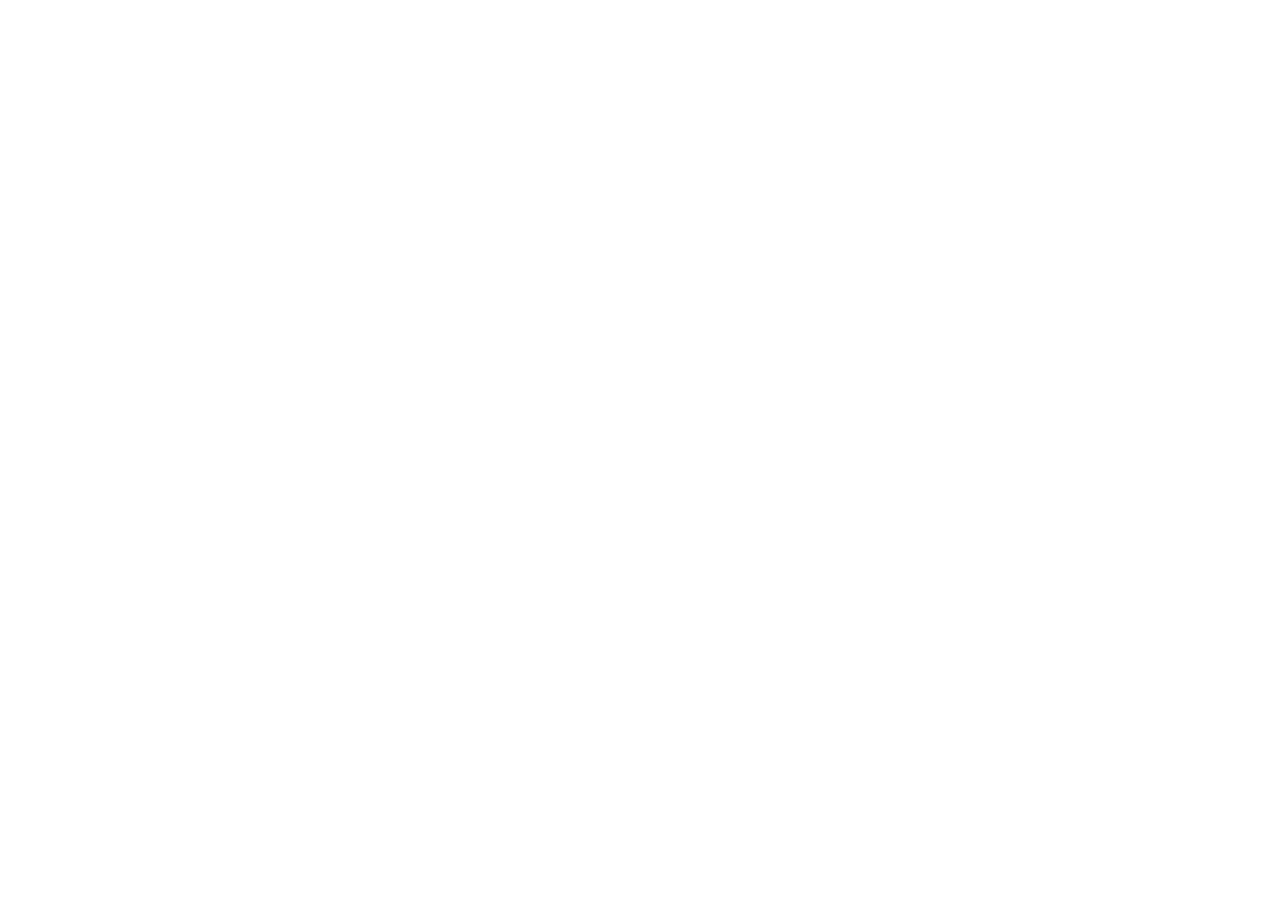
==== landing-page/index.html @ 289ab530 "chore: Rename project folder" ====
<!DOCTYPE html>
<html lang="en">
<head>
    <meta charset="UTF-8">
    <meta name="viewport" content="width=device-width, initial-scale=1.0">
    <title>Loading Page</title>
</head>
<body>
    
</body>
</html>
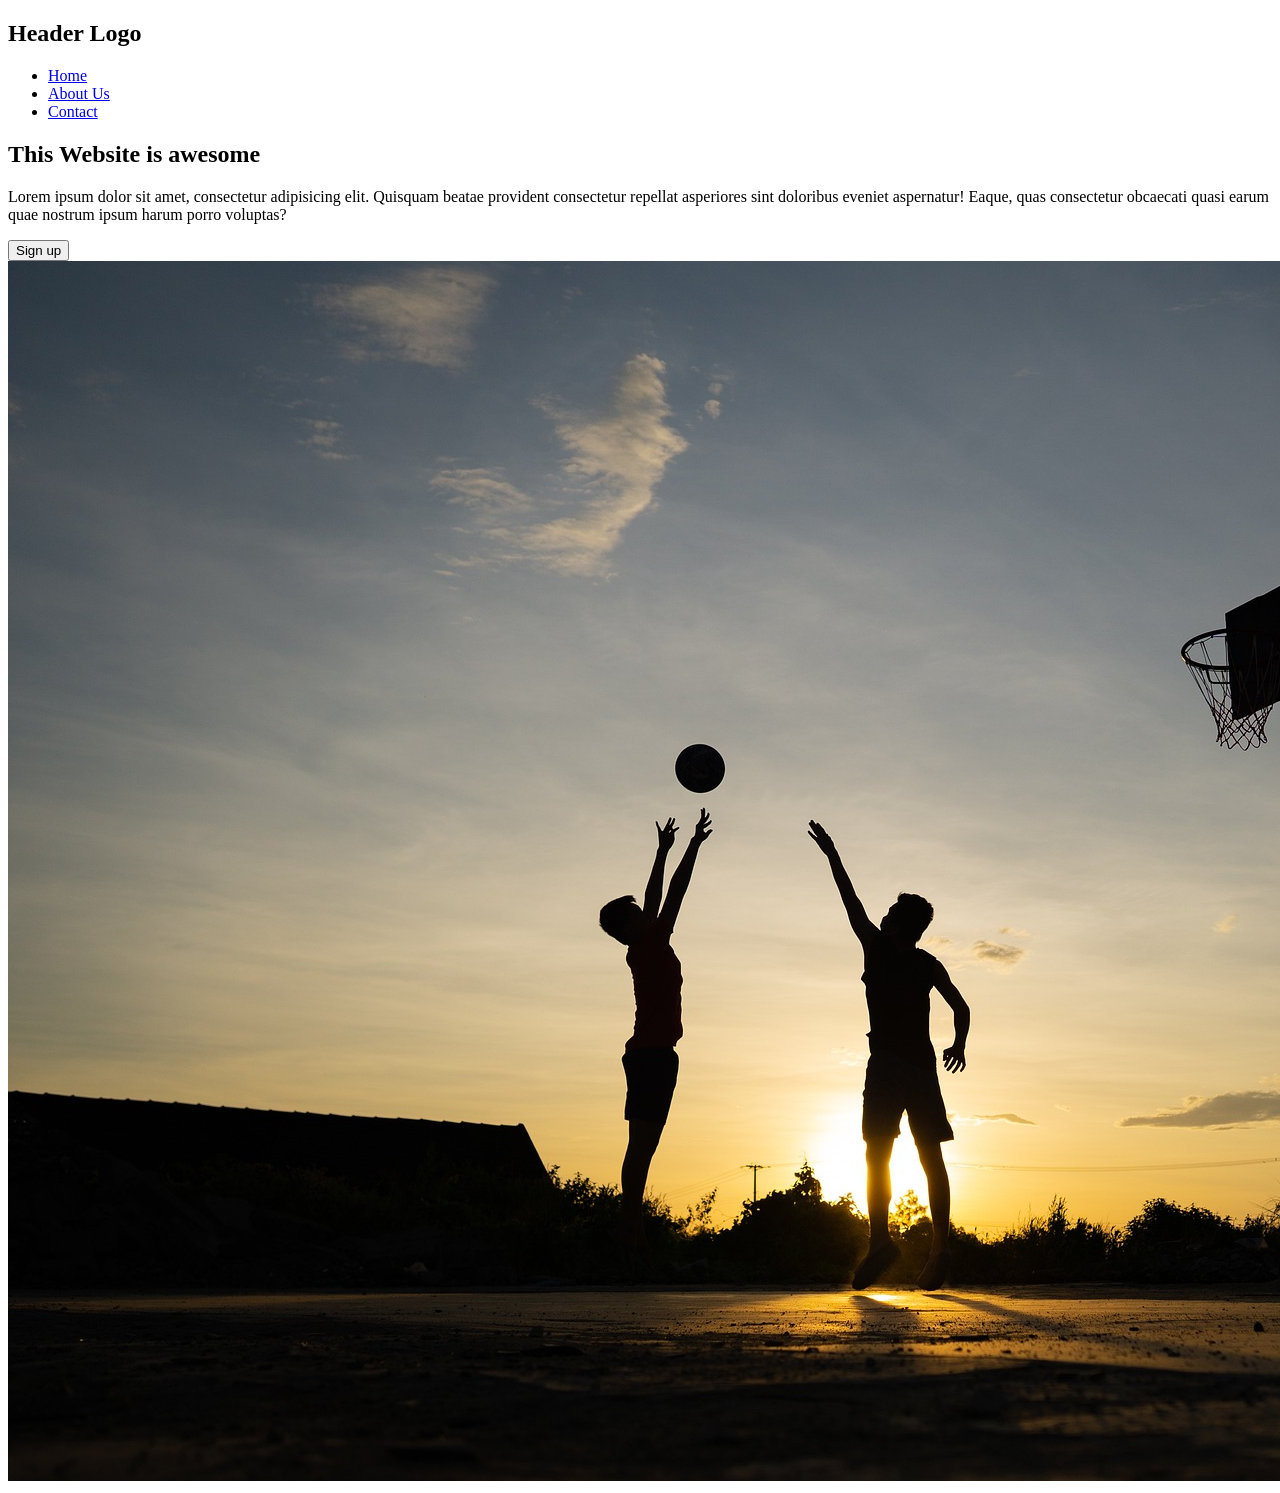
==== commit 62906531: "fea: add navbar and hero section into header" ====
--- a/landing-page/index.html
+++ b/landing-page/index.html
@@ -6,6 +6,35 @@
     <title>Loading Page</title>
 </head>
 <body>
-    
+    <header>
+        <nav>
+            <div class="logo">
+                <h1>Header Logo</h1>
+            </div>
+            <div class="links">
+                <ul>
+                    <li><a href="#">Home</a></li>
+                    <li><a href="#">About Us</a></li>
+                    <li><a href="#">Contact</a></li>
+                </ul>
+            </div>
+        </nav>
+        <div class="hero">
+            <div class="text-hero">
+                <h2>This Website is awesome</h2>
+                <p>Lorem ipsum dolor sit amet, consectetur adipisicing elit. Quisquam beatae provident consectetur repellat asperiores sint doloribus eveniet aspernatur! Eaque, quas consectetur obcaecati quasi earum quae nostrum ipsum harum porro voluptas?</p>
+                <button>Sign up</button>
+            </div>
+            <div class="img-hero">
+                <img src="img/players.jpg" alt="Hero image">
+            </div>
+        </div>
+    </header>
+    <main>
+
+    </main>
+    <footer>
+
+    </footer>
 </body>
 </html>
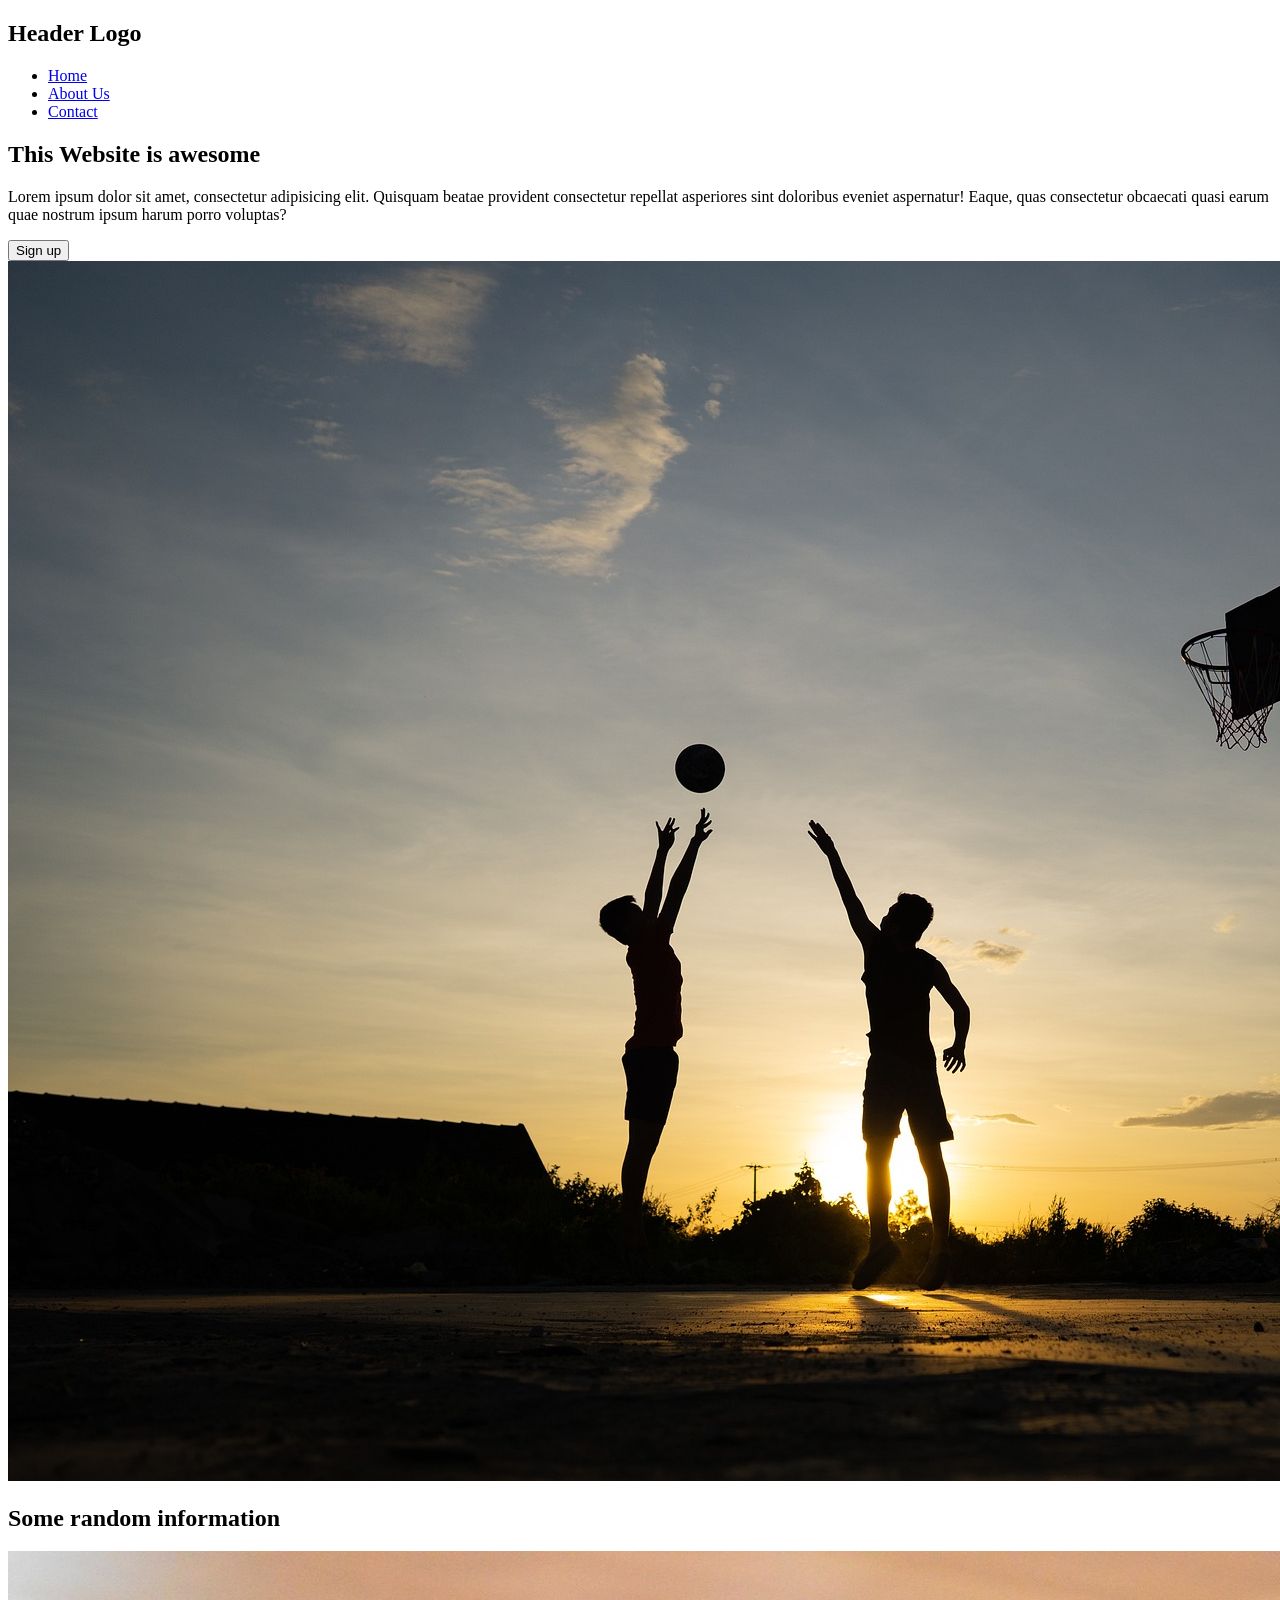
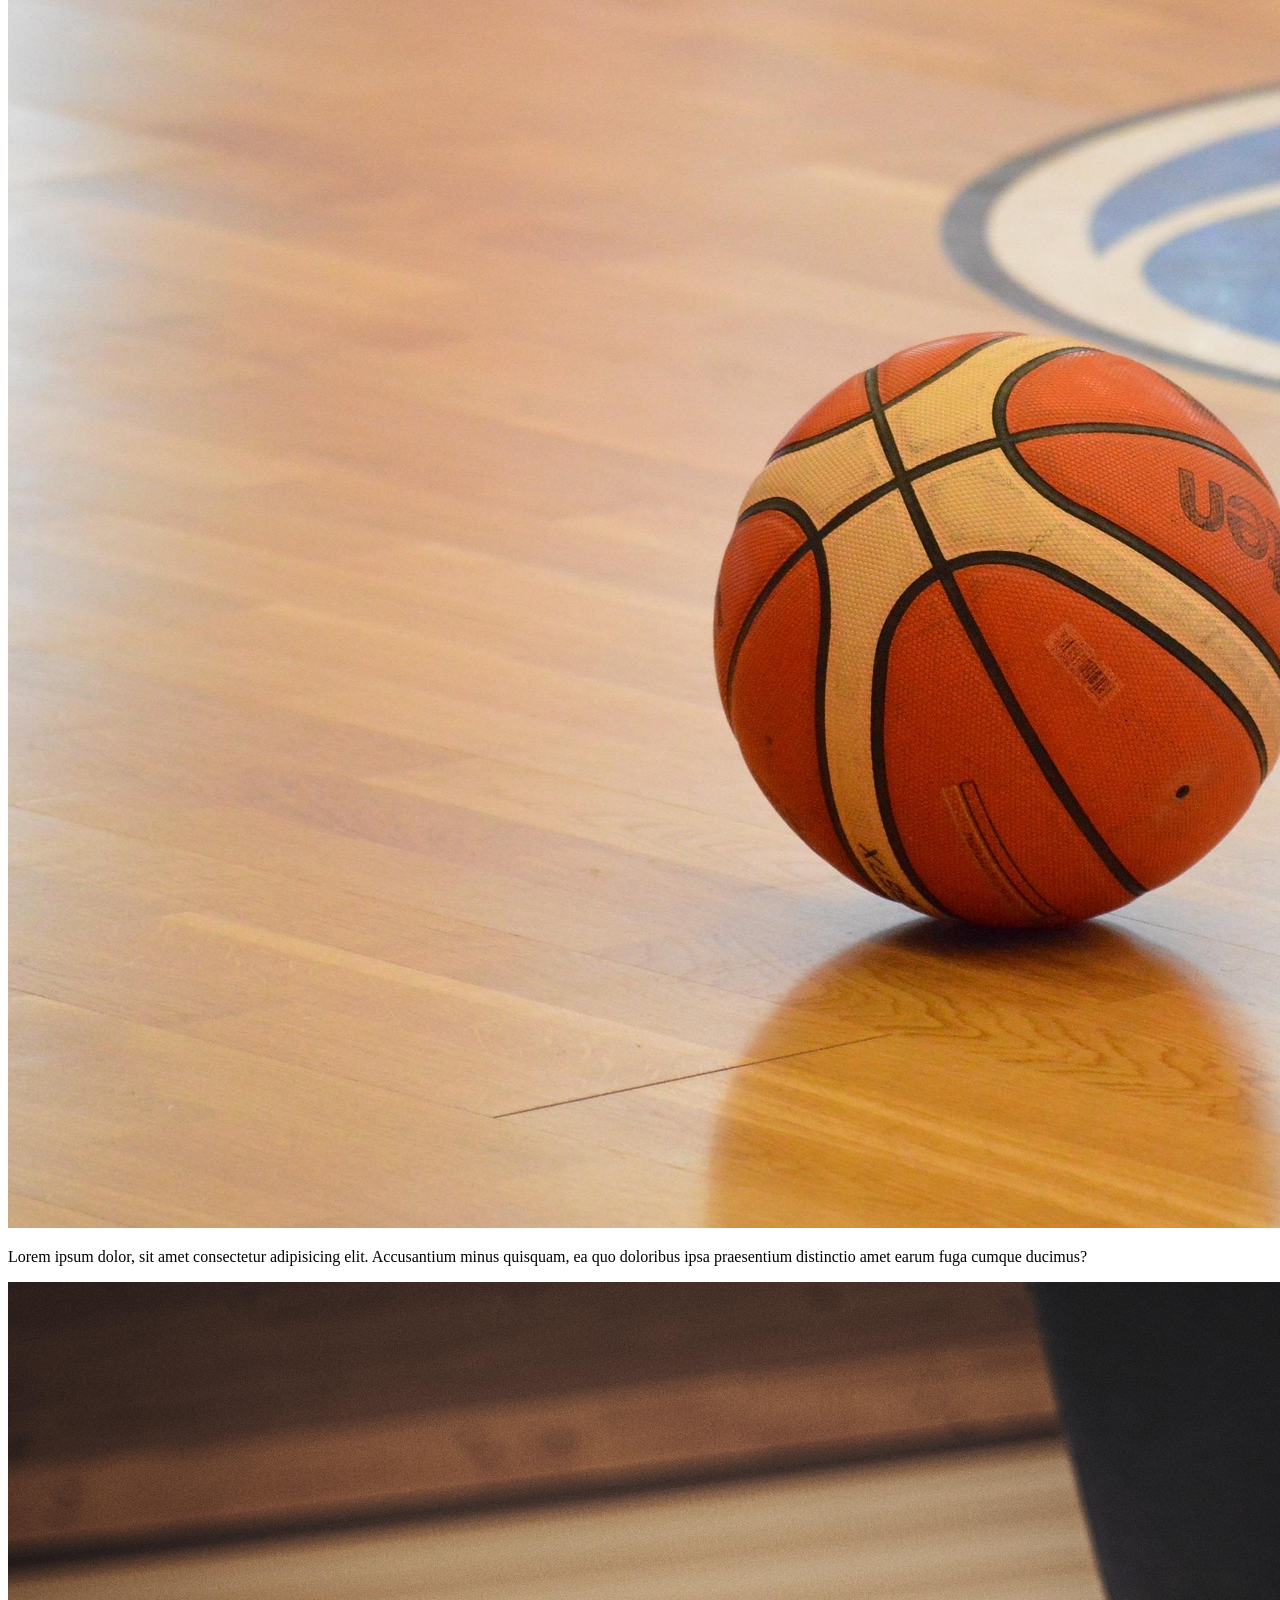
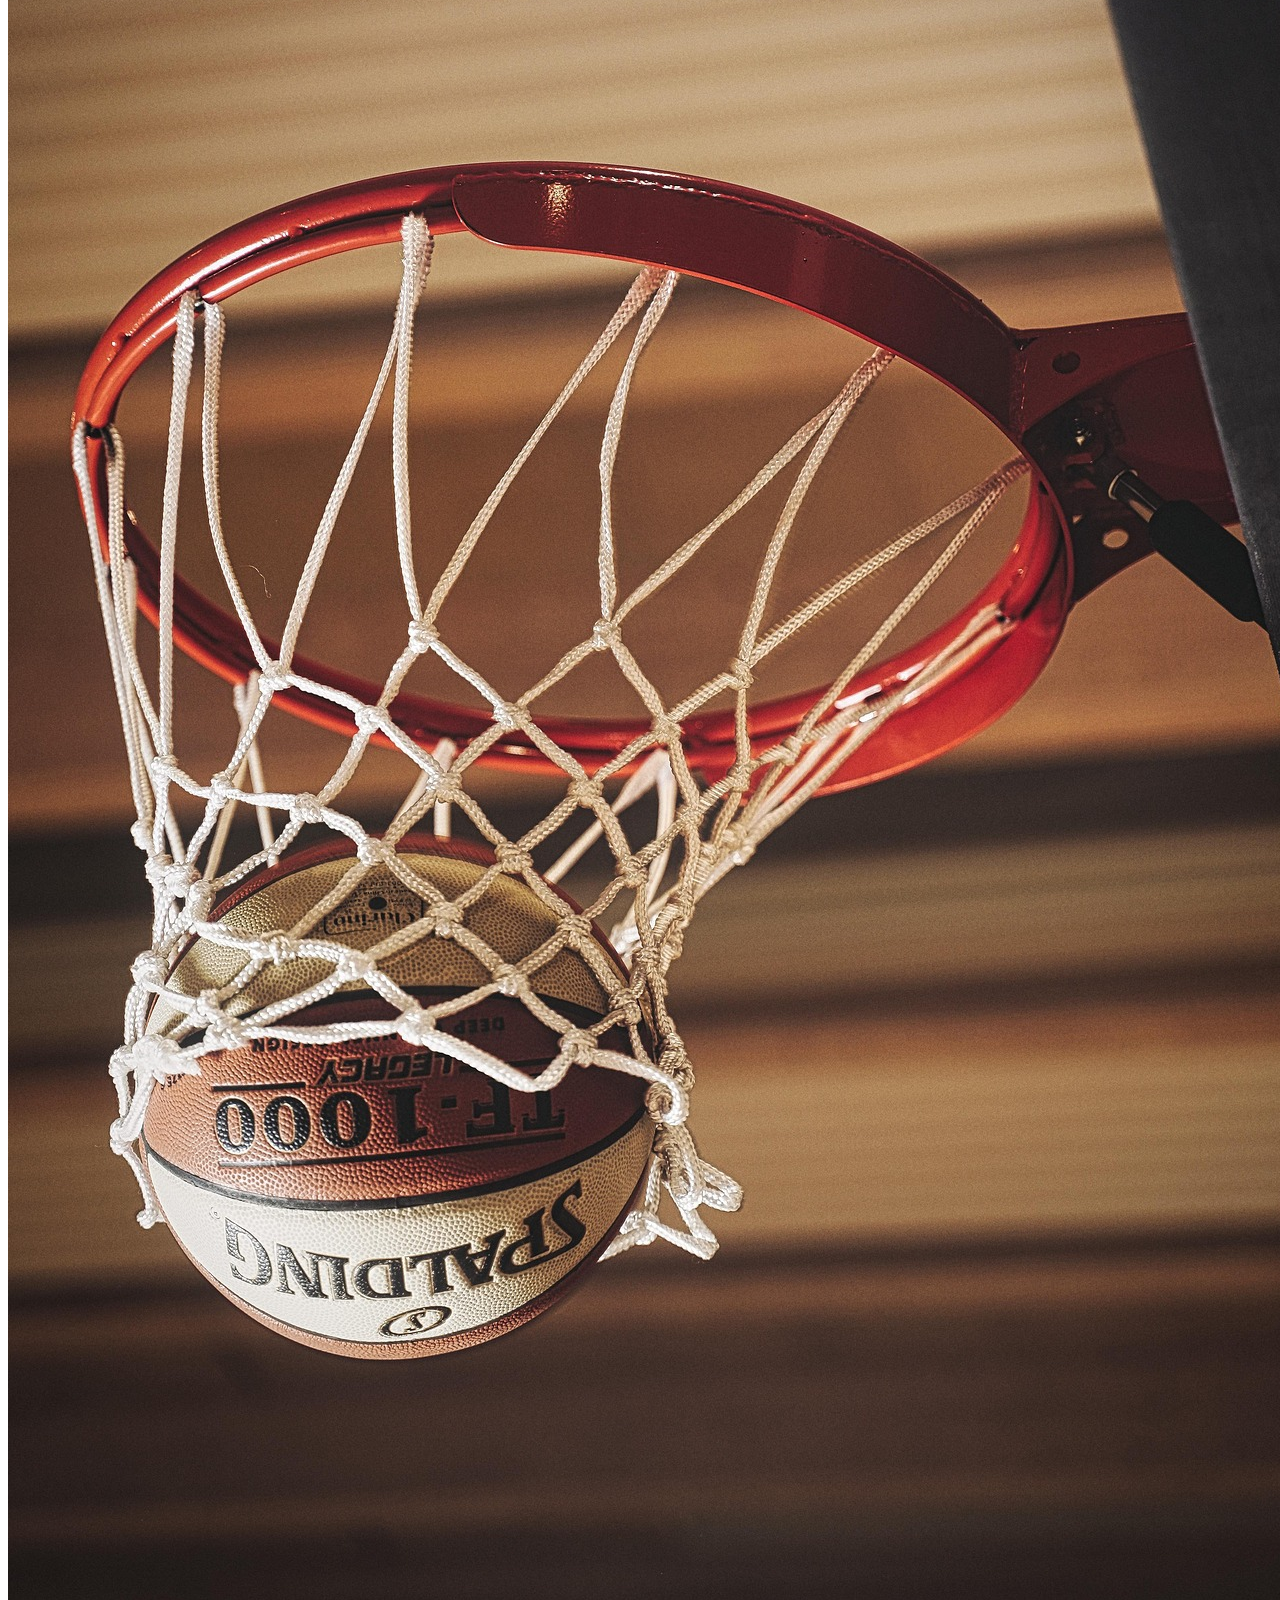
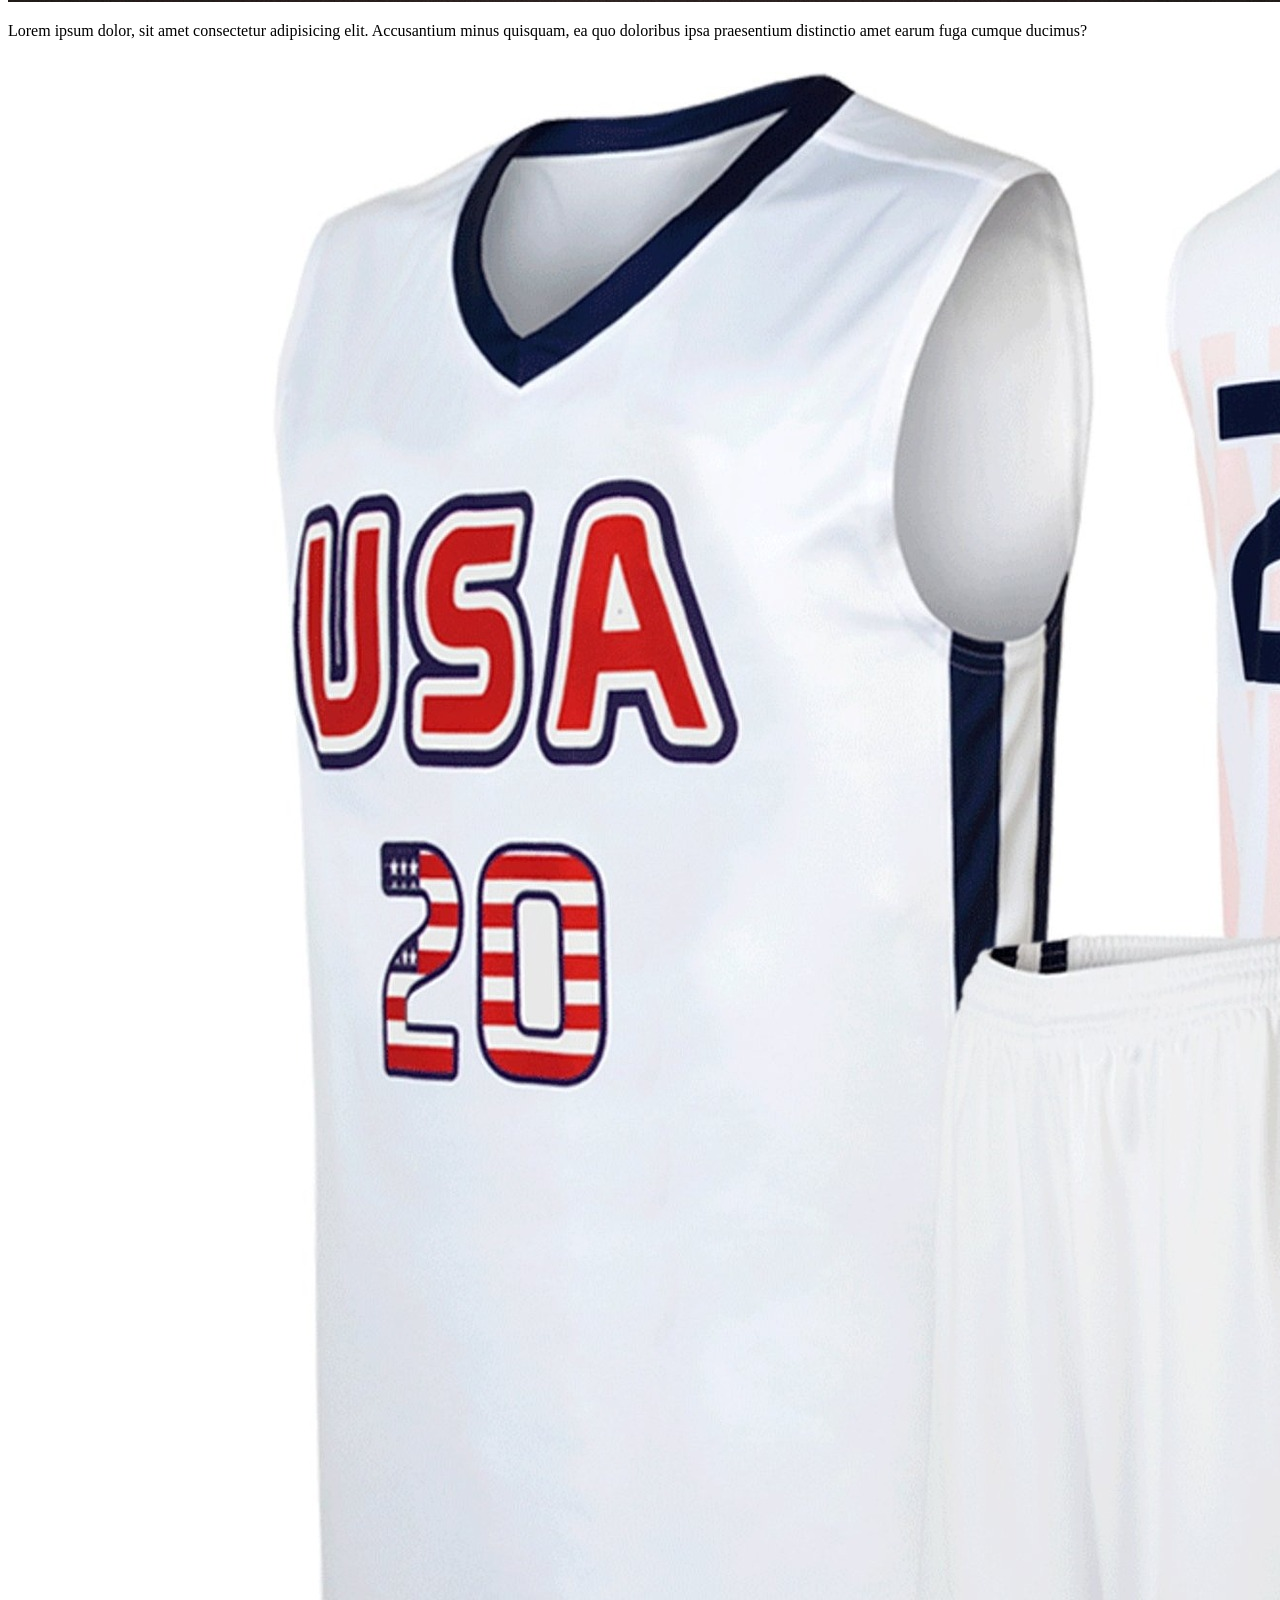
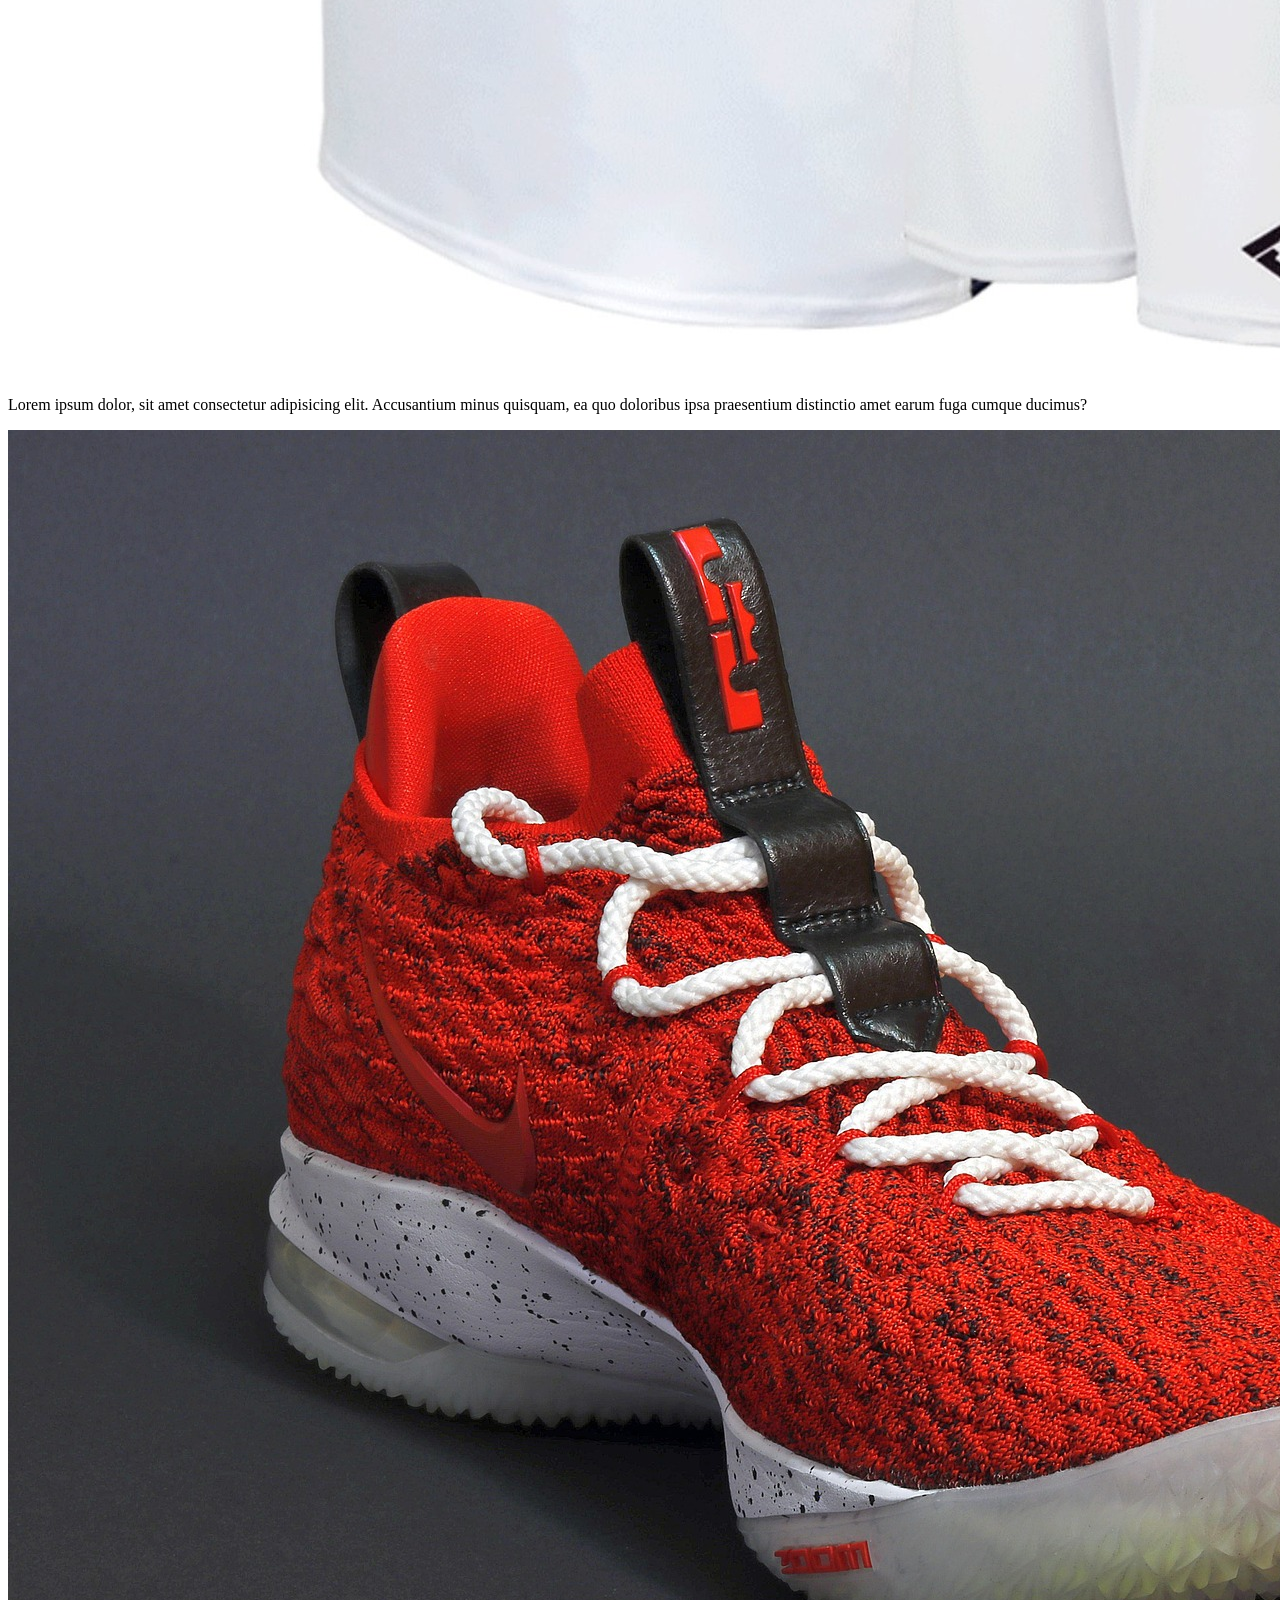
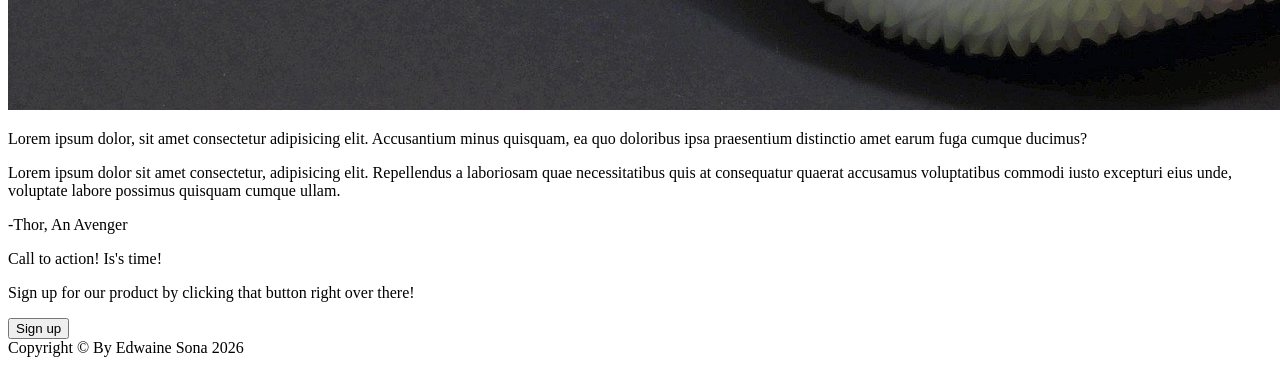
==== commit c145b406: "fea: add the content for the three sections into the main(text and images) and in the footer" ====
--- a/landing-page/index.html
+++ b/landing-page/index.html
@@ -26,15 +26,47 @@
                 <button>Sign up</button>
             </div>
             <div class="img-hero">
-                <img src="img/players.jpg" alt="Hero image">
+                <img src="img/players.jpg" alt="Two guys playing basketball">
             </div>
         </div>
     </header>
     <main>
+        <div class="information">
+            <h2>Some random information</h2>
 
+            <div class="cards">
+                <div class="card-01">
+                    <img src="img/ball.jpg" alt="Ball">
+                    <p>Lorem ipsum dolor, sit amet consectetur adipisicing elit. Accusantium minus quisquam, ea quo doloribus ipsa praesentium distinctio amet earum fuga cumque ducimus?</p>
+                </div>
+                <div class="card-02">
+                    <img src="img/basket.jpg" alt="Basket">
+                    <p>Lorem ipsum dolor, sit amet consectetur adipisicing elit. Accusantium minus quisquam, ea quo doloribus ipsa praesentium distinctio amet earum fuga cumque ducimus?</p>
+                </div>
+                <div class="card-03">
+                    <img src="img/uniform.jpg" alt="Uniform">
+                    <p>Lorem ipsum dolor, sit amet consectetur adipisicing elit. Accusantium minus quisquam, ea quo doloribus ipsa praesentium distinctio amet earum fuga cumque ducimus?</p>
+                </div>
+                <div class="card-04">
+                    <img src="img/basketball-shoe.jpg" alt="Basketball shoe">
+                    <p>Lorem ipsum dolor, sit amet consectetur adipisicing elit. Accusantium minus quisquam, ea quo doloribus ipsa praesentium distinctio amet earum fuga cumque ducimus?</p>
+                </div>
+            </div>
+        </div>
+        <div class="quote">
+            <p>Lorem ipsum dolor sit amet consectetur, adipisicing elit. Repellendus a laboriosam quae necessitatibus quis at consequatur quaerat accusamus voluptatibus commodi iusto excepturi eius unde, voluptate labore possimus quisquam cumque ullam.</p>
+            <p>-Thor, An Avenger</p>
+        </div>
+        <div class="call-action">
+            <div class="text-call-action">
+                <p>Call to action! Is's time!</p>
+                <p>Sign up for our product by clicking that button right over there!</p>
+            </div>
+            <div class="btn"><button>Sign up</button></div>
+        </div>
     </main>
     <footer>
-
+        Copyright &copy; By Edwaine Sona 2026
     </footer>
 </body>
 </html>
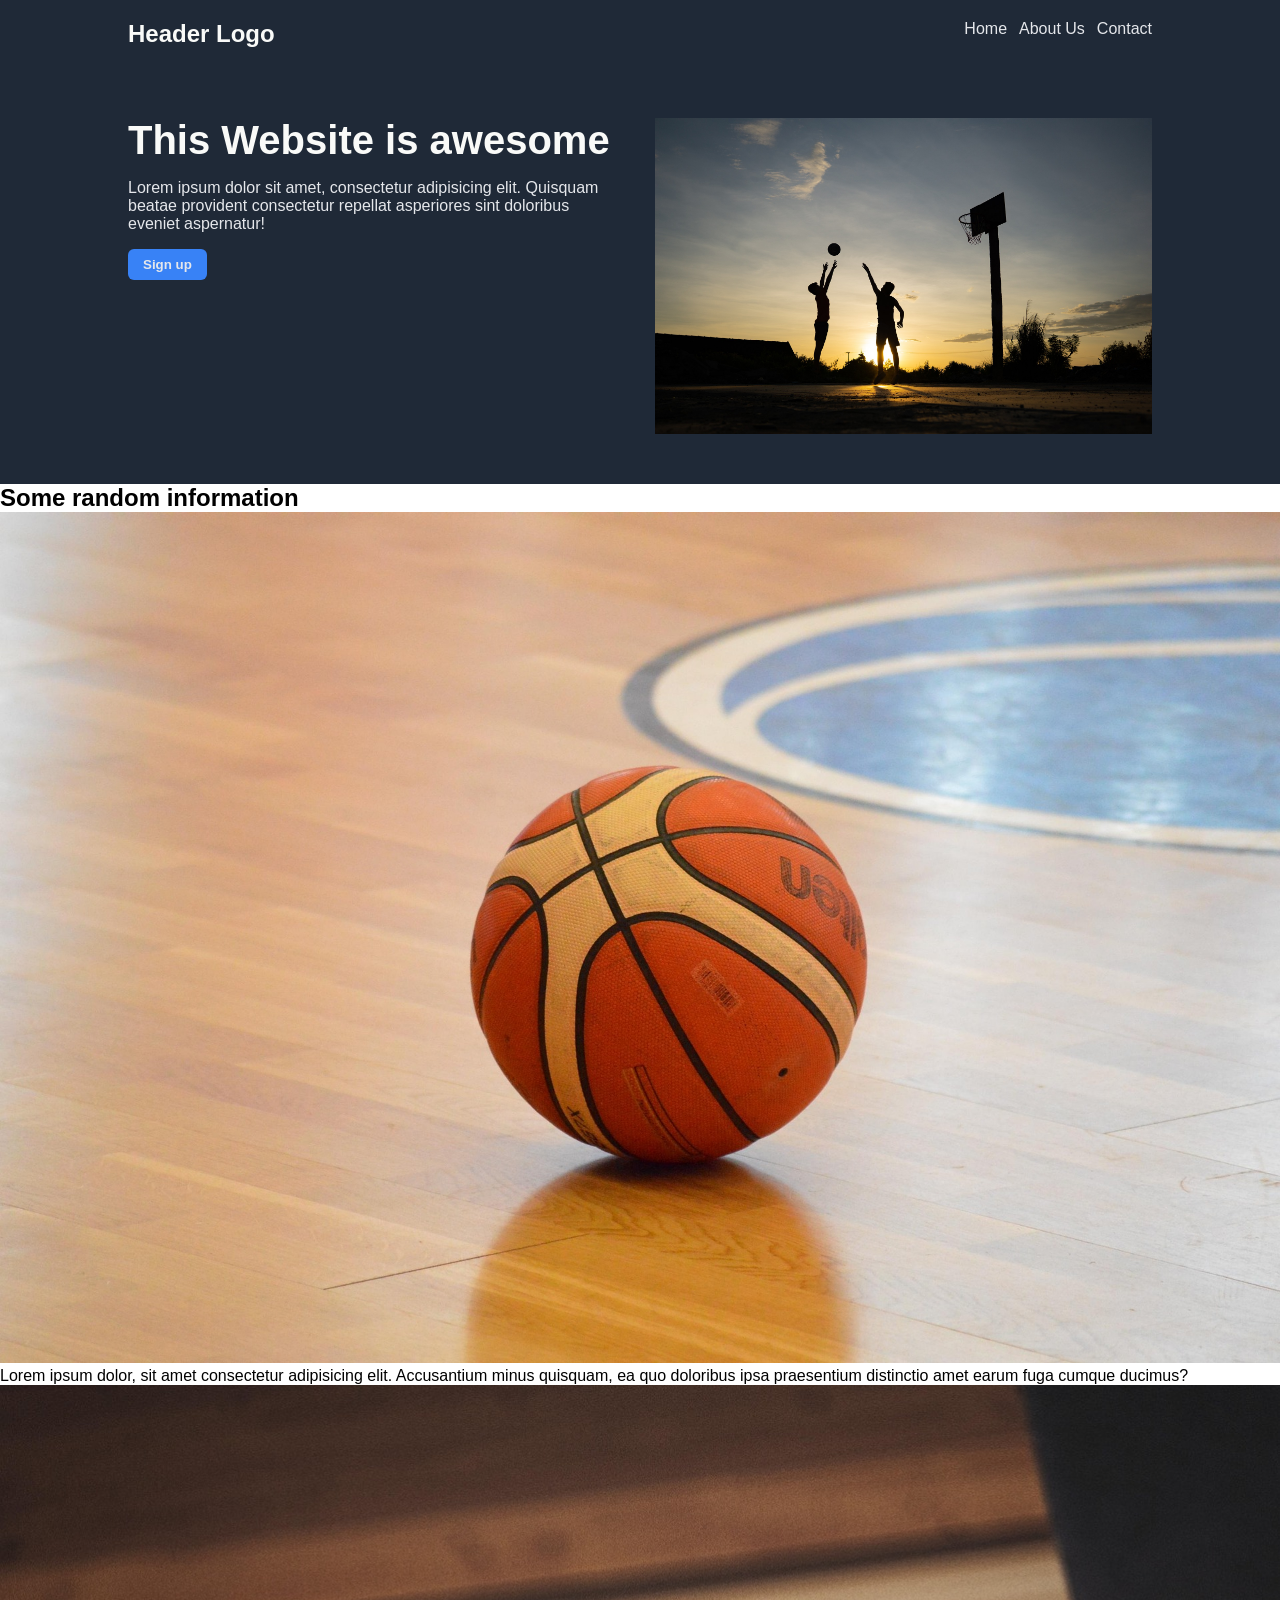
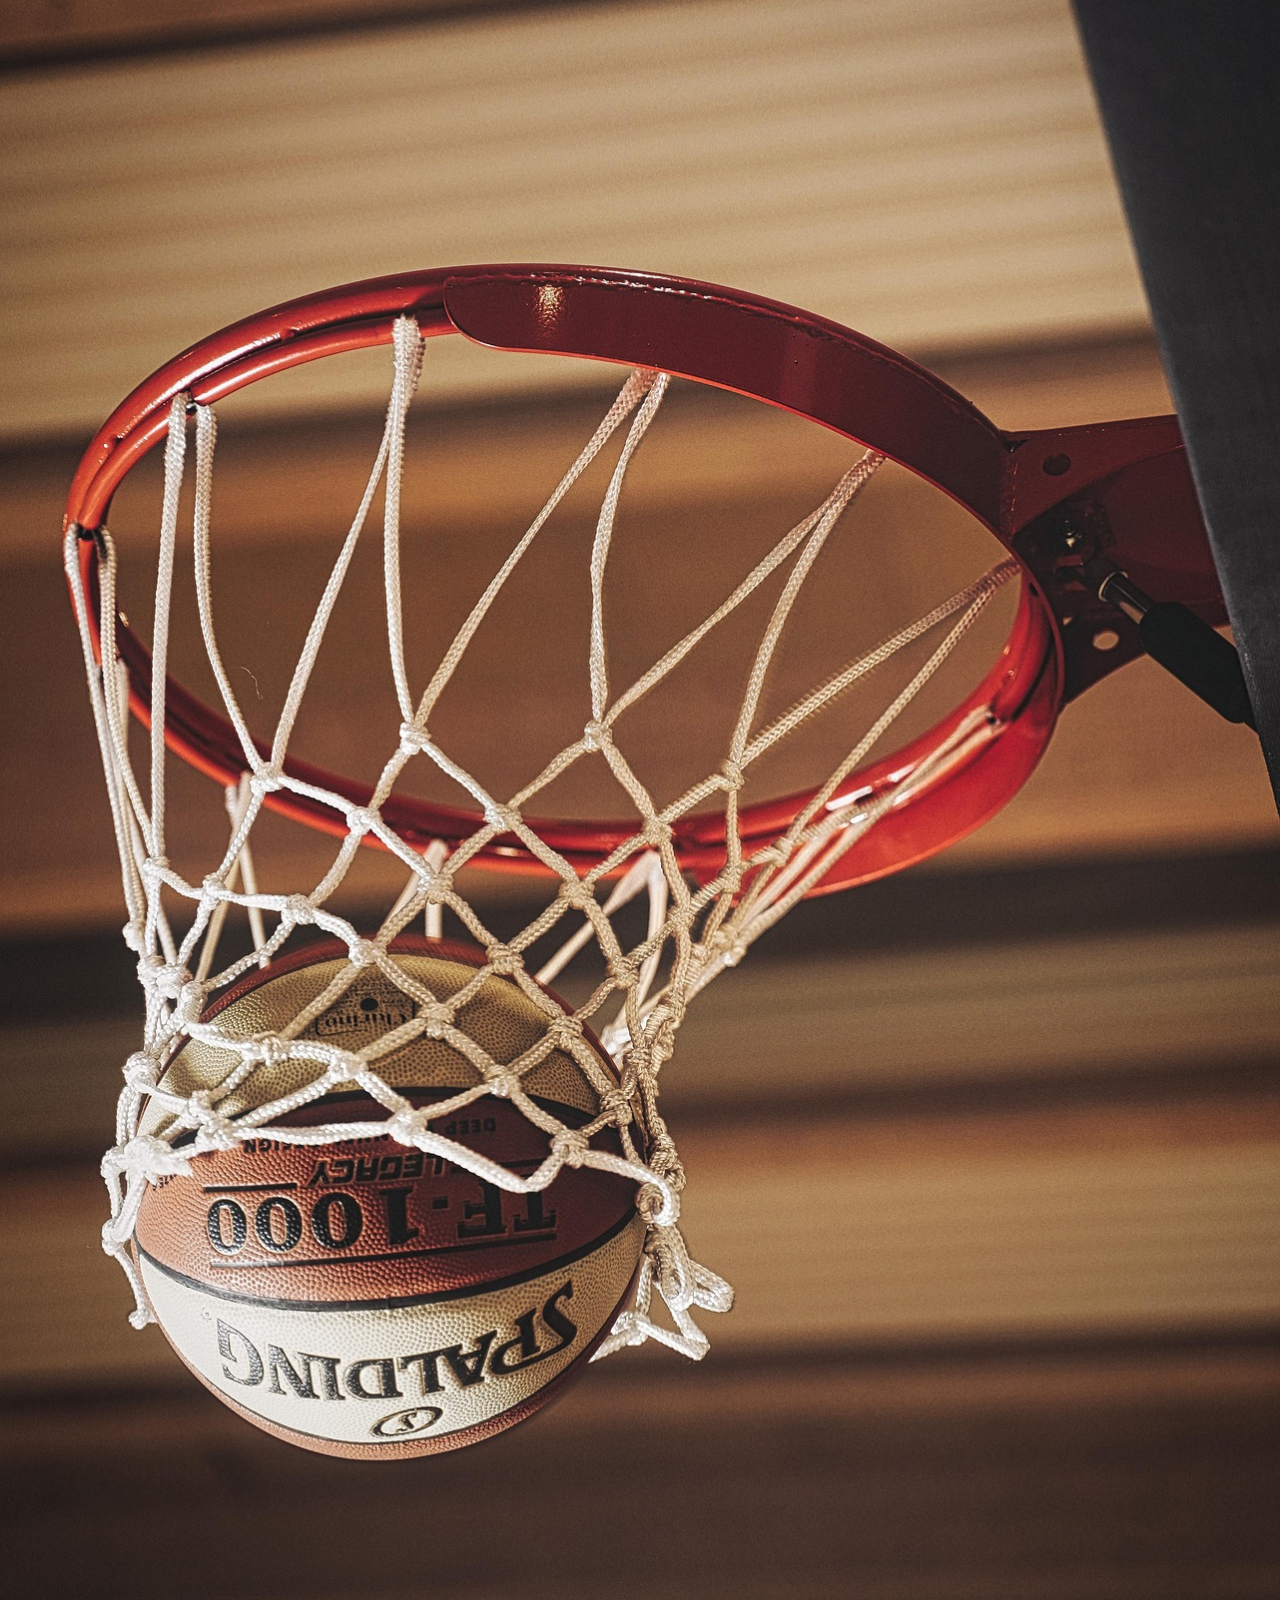
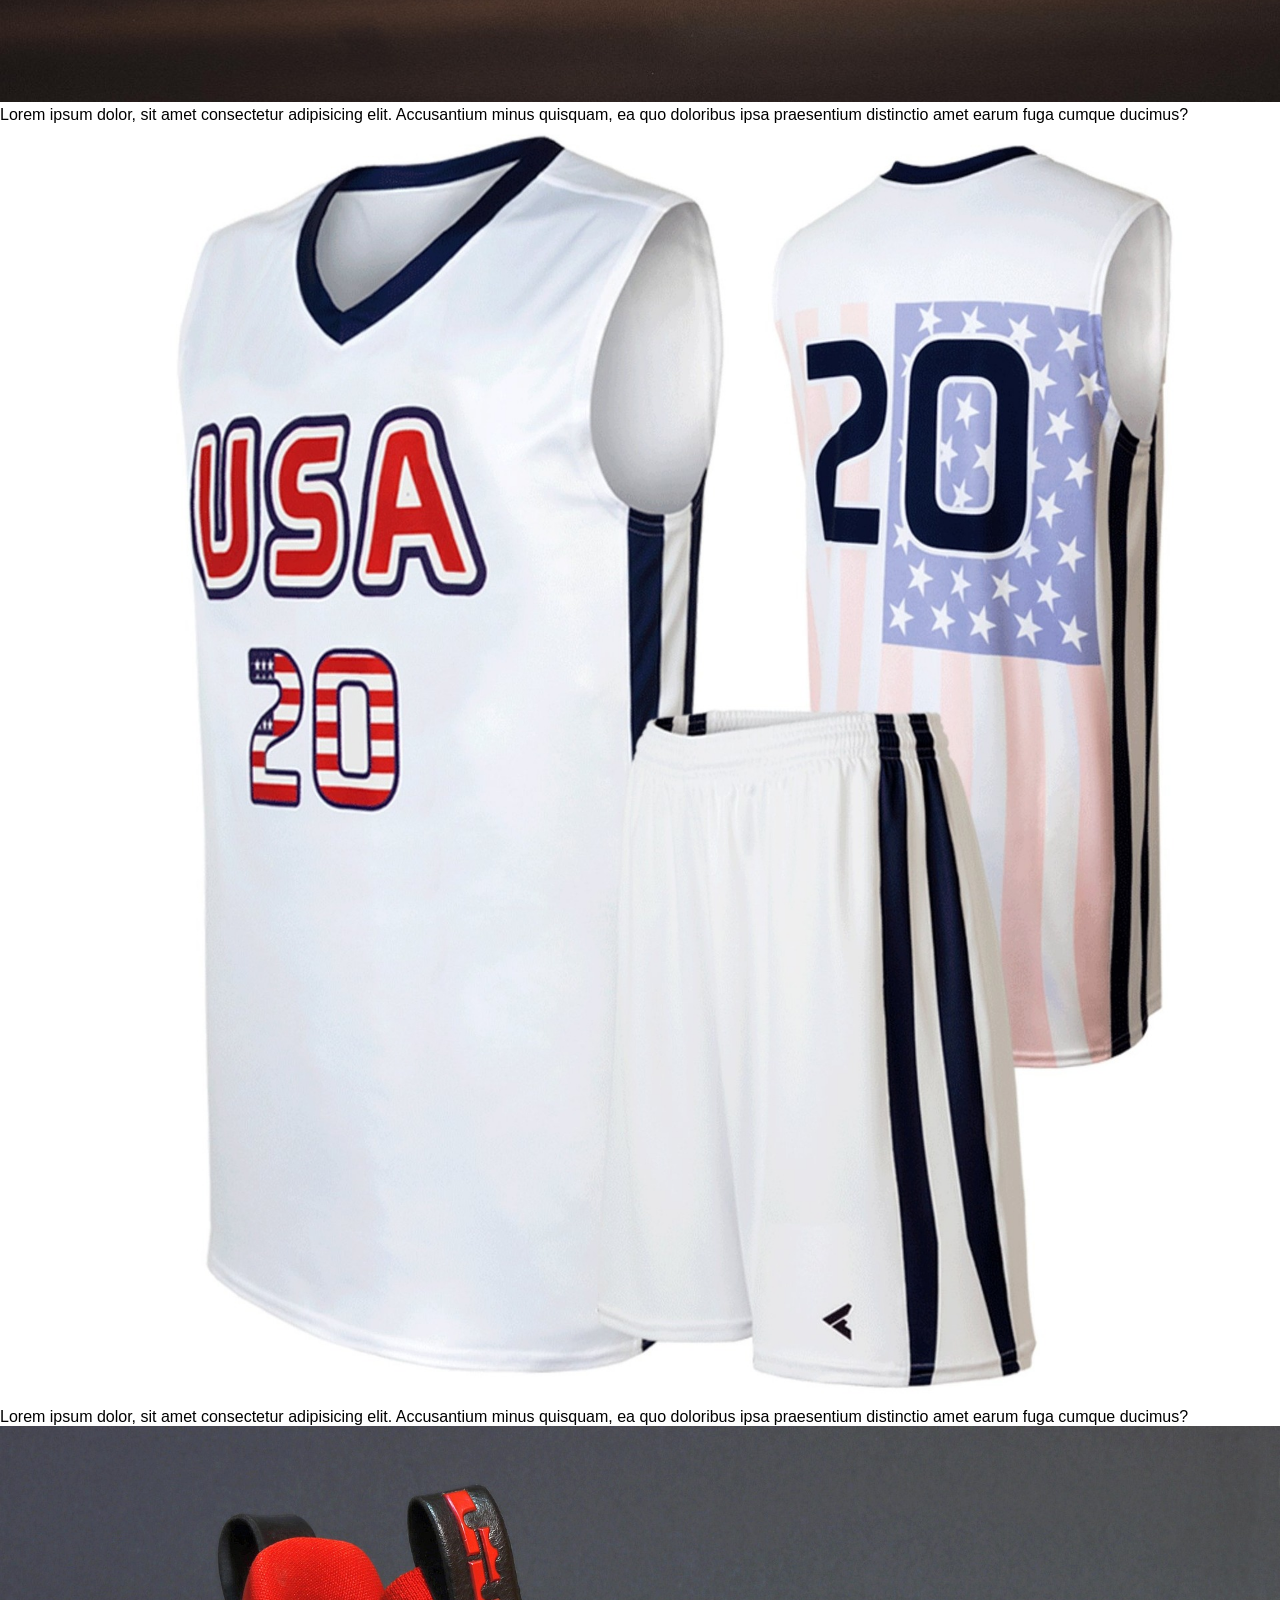
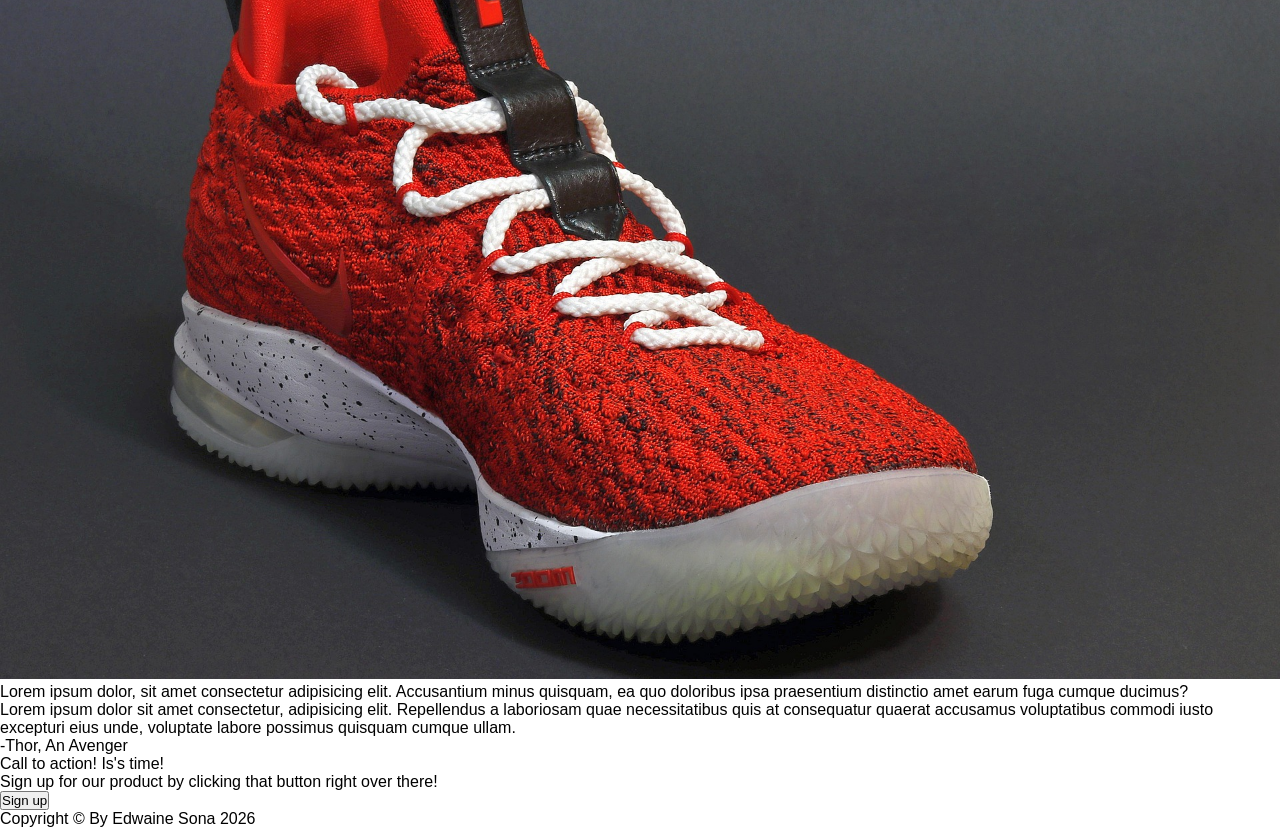
==== commit 533f1f2b: "content: update hero secondary text" ====
--- a/landing-page/index.html
+++ b/landing-page/index.html
@@ -4,6 +4,7 @@
     <meta charset="UTF-8">
     <meta name="viewport" content="width=device-width, initial-scale=1.0">
     <title>Loading Page</title>
+    <link rel="stylesheet" href="style.css">
 </head>
 <body>
     <header>
@@ -22,7 +23,7 @@
         <div class="hero">
             <div class="text-hero">
                 <h2>This Website is awesome</h2>
-                <p>Lorem ipsum dolor sit amet, consectetur adipisicing elit. Quisquam beatae provident consectetur repellat asperiores sint doloribus eveniet aspernatur! Eaque, quas consectetur obcaecati quasi earum quae nostrum ipsum harum porro voluptas?</p>
+                <p>Lorem ipsum dolor sit amet, consectetur adipisicing elit. Quisquam beatae provident consectetur repellat asperiores sint doloribus eveniet aspernatur! </p>
                 <button>Sign up</button>
             </div>
             <div class="img-hero">
--- a/landing-page/style.css
+++ b/landing-page/style.css
@@ -0,0 +1,68 @@
+*{
+    margin: 0;
+    padding: 0;
+    box-sizing: border-box;
+}
+body{
+    font-family: Arial, Helvetica, sans-serif;
+}
+body img{
+    max-width: 100%;
+}
+header{
+    padding: 0 10%;
+    background: #1f2937;
+}
+header h1{
+    color: #f9faf8;
+    font-size: 24px;
+}
+header nav{
+    display: flex;
+    justify-content: space-between;
+    padding: 20px 0;
+}
+nav ul{
+    display: flex;
+    gap: 12px;
+}
+nav ul li{
+    list-style-type: none;
+}
+nav ul li a{
+    text-decoration: none;
+    color: #e5e7eb;
+}
+
+.hero{
+    display: flex;
+    padding: 50px 0;
+}
+.hero .text-hero{
+    margin-right: 30px;
+    width: 50%;
+}
+.hero .img-hero{
+    width: 50%;
+    display: flex;
+}
+.img-hero img{
+    align-self: center;
+}
+.hero h2{
+    color: #f9faf8;
+    font-size: 40px;
+    margin-bottom: 16px;
+}
+.hero p{
+    color: #e5e7eb;
+    margin-bottom: 16px;
+}
+.hero button{
+    color: #e5e7eb;
+    background: #3882f6;
+    padding: 8px 15px;
+    border: 1px #3882f6;
+    border-radius: 6px;
+    font-weight: 700;
+}
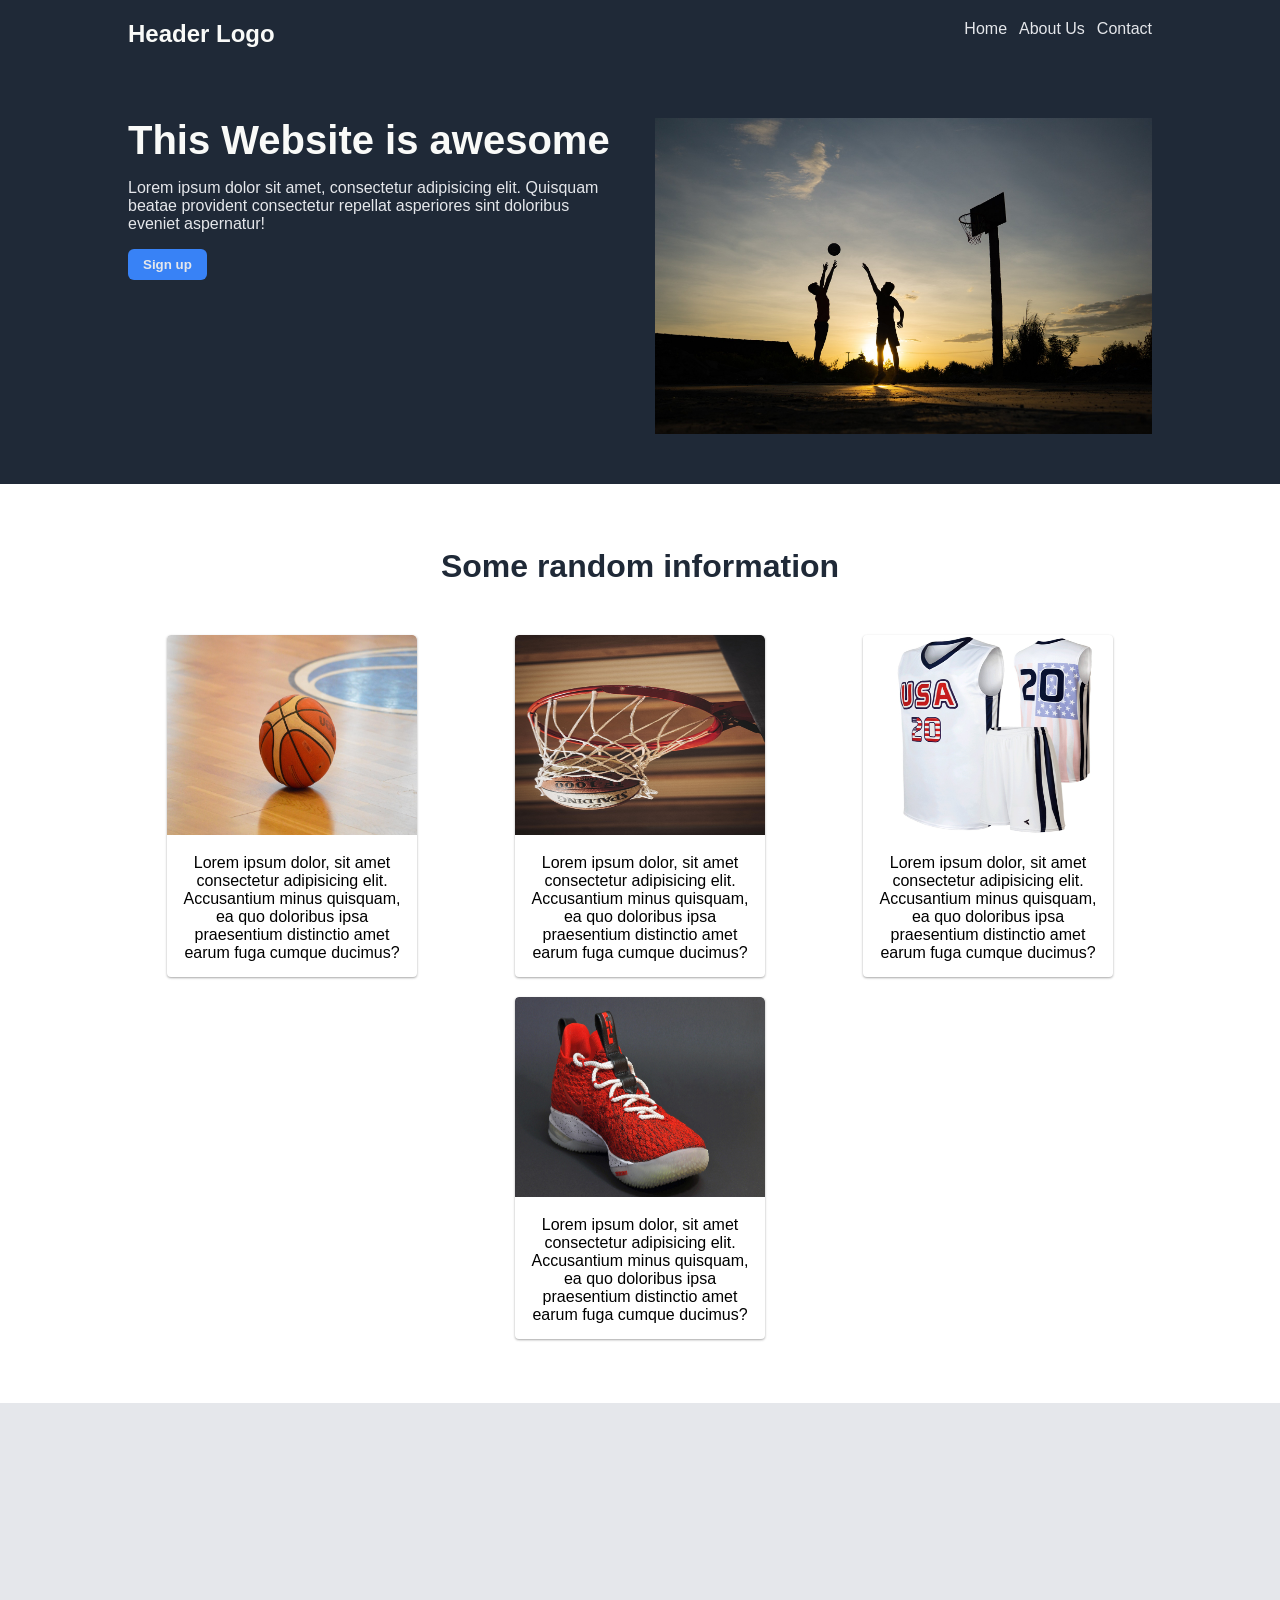
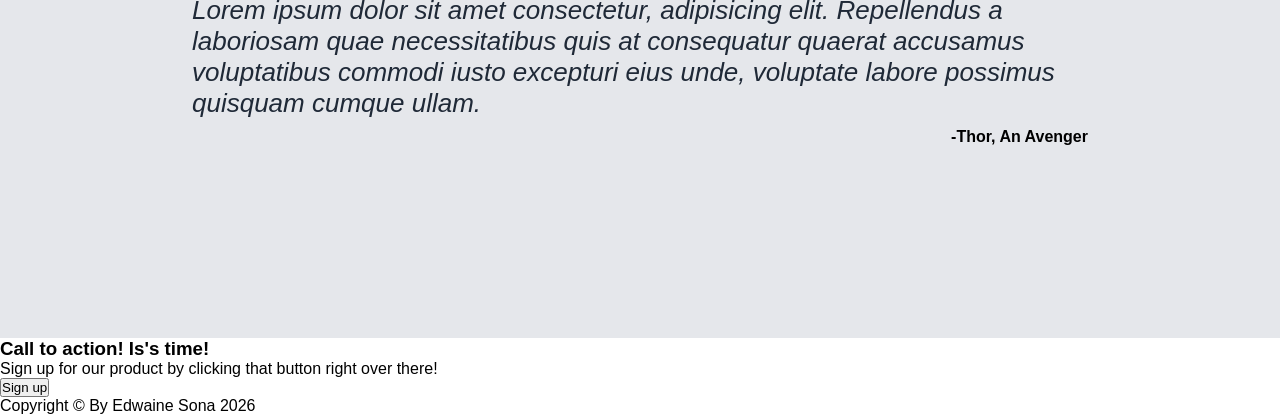
==== commit f57ef46e: "refactor: change the structure of the call-to-action section" ====
--- a/landing-page/index.html
+++ b/landing-page/index.html
@@ -36,19 +36,19 @@
             <h2>Some random information</h2>
 
             <div class="cards">
-                <div class="card-01">
+                <div class="card">
                     <img src="img/ball.jpg" alt="Ball">
                     <p>Lorem ipsum dolor, sit amet consectetur adipisicing elit. Accusantium minus quisquam, ea quo doloribus ipsa praesentium distinctio amet earum fuga cumque ducimus?</p>
                 </div>
-                <div class="card-02">
+                <div class="card">
                     <img src="img/basket.jpg" alt="Basket">
                     <p>Lorem ipsum dolor, sit amet consectetur adipisicing elit. Accusantium minus quisquam, ea quo doloribus ipsa praesentium distinctio amet earum fuga cumque ducimus?</p>
                 </div>
-                <div class="card-03">
+                <div class="card">
                     <img src="img/uniform.jpg" alt="Uniform">
                     <p>Lorem ipsum dolor, sit amet consectetur adipisicing elit. Accusantium minus quisquam, ea quo doloribus ipsa praesentium distinctio amet earum fuga cumque ducimus?</p>
                 </div>
-                <div class="card-04">
+                <div class="card">
                     <img src="img/basketball-shoe.jpg" alt="Basketball shoe">
                     <p>Lorem ipsum dolor, sit amet consectetur adipisicing elit. Accusantium minus quisquam, ea quo doloribus ipsa praesentium distinctio amet earum fuga cumque ducimus?</p>
                 </div>
@@ -59,11 +59,13 @@
             <p>-Thor, An Avenger</p>
         </div>
         <div class="call-action">
-            <div class="text-call-action">
-                <p>Call to action! Is's time!</p>
-                <p>Sign up for our product by clicking that button right over there!</p>
+            <div class="blue-area">
+                <div class="text-call-action">
+                    <h3>Call to action! Is's time!</h3>
+                    <p>Sign up for our product by clicking that button right over there!</p>
+                </div>
+                <button>Sign up</button>
             </div>
-            <div class="btn"><button>Sign up</button></div>
         </div>
     </main>
     <footer>
--- a/landing-page/style.css
+++ b/landing-page/style.css
@@ -65,4 +65,54 @@
     border: 1px #3882f6;
     border-radius: 6px;
     font-weight: 700;
+}
+
+main .information{
+    padding: 5% 10%;
+}
+.information h2{
+    text-align: center;
+    margin-bottom: 50px;
+    color: #1f2937;
+    font-size: 32px;
+}
+.information .cards{
+    display: flex;
+    flex-wrap: wrap;
+    justify-content: space-around;
+    gap: 20px;
+}
+.information .cards .card{
+    width: 250px;
+    border-radius: 4px;
+    background-color: #fff;
+    overflow: hidden;
+    box-shadow: 0 1px 3px rgba(0,0,0,0.12), 0 1px 2px rgba(0,0,0,0.24);
+    transition: 0.3s;
+    cursor: pointer;
+}
+.card img{
+    width: 100%;
+    height: 200px;
+    border-top-left-radius: 4px;
+    border-top-right-radius: 5px;
+
+}
+.card p{
+    padding: 15px;
+    text-align: center;
+}
+
+.quote{
+    background: #e5e7eb;
+    padding: 15%;
+}
+.quote p:first-child{
+    font: italic lighter 26px Arial, sans-serif;
+    margin-bottom: 9px;
+    color: #1f2937;
+}
+.quote p:last-child{
+    text-align: right;
+    font-weight: bold;
 }
